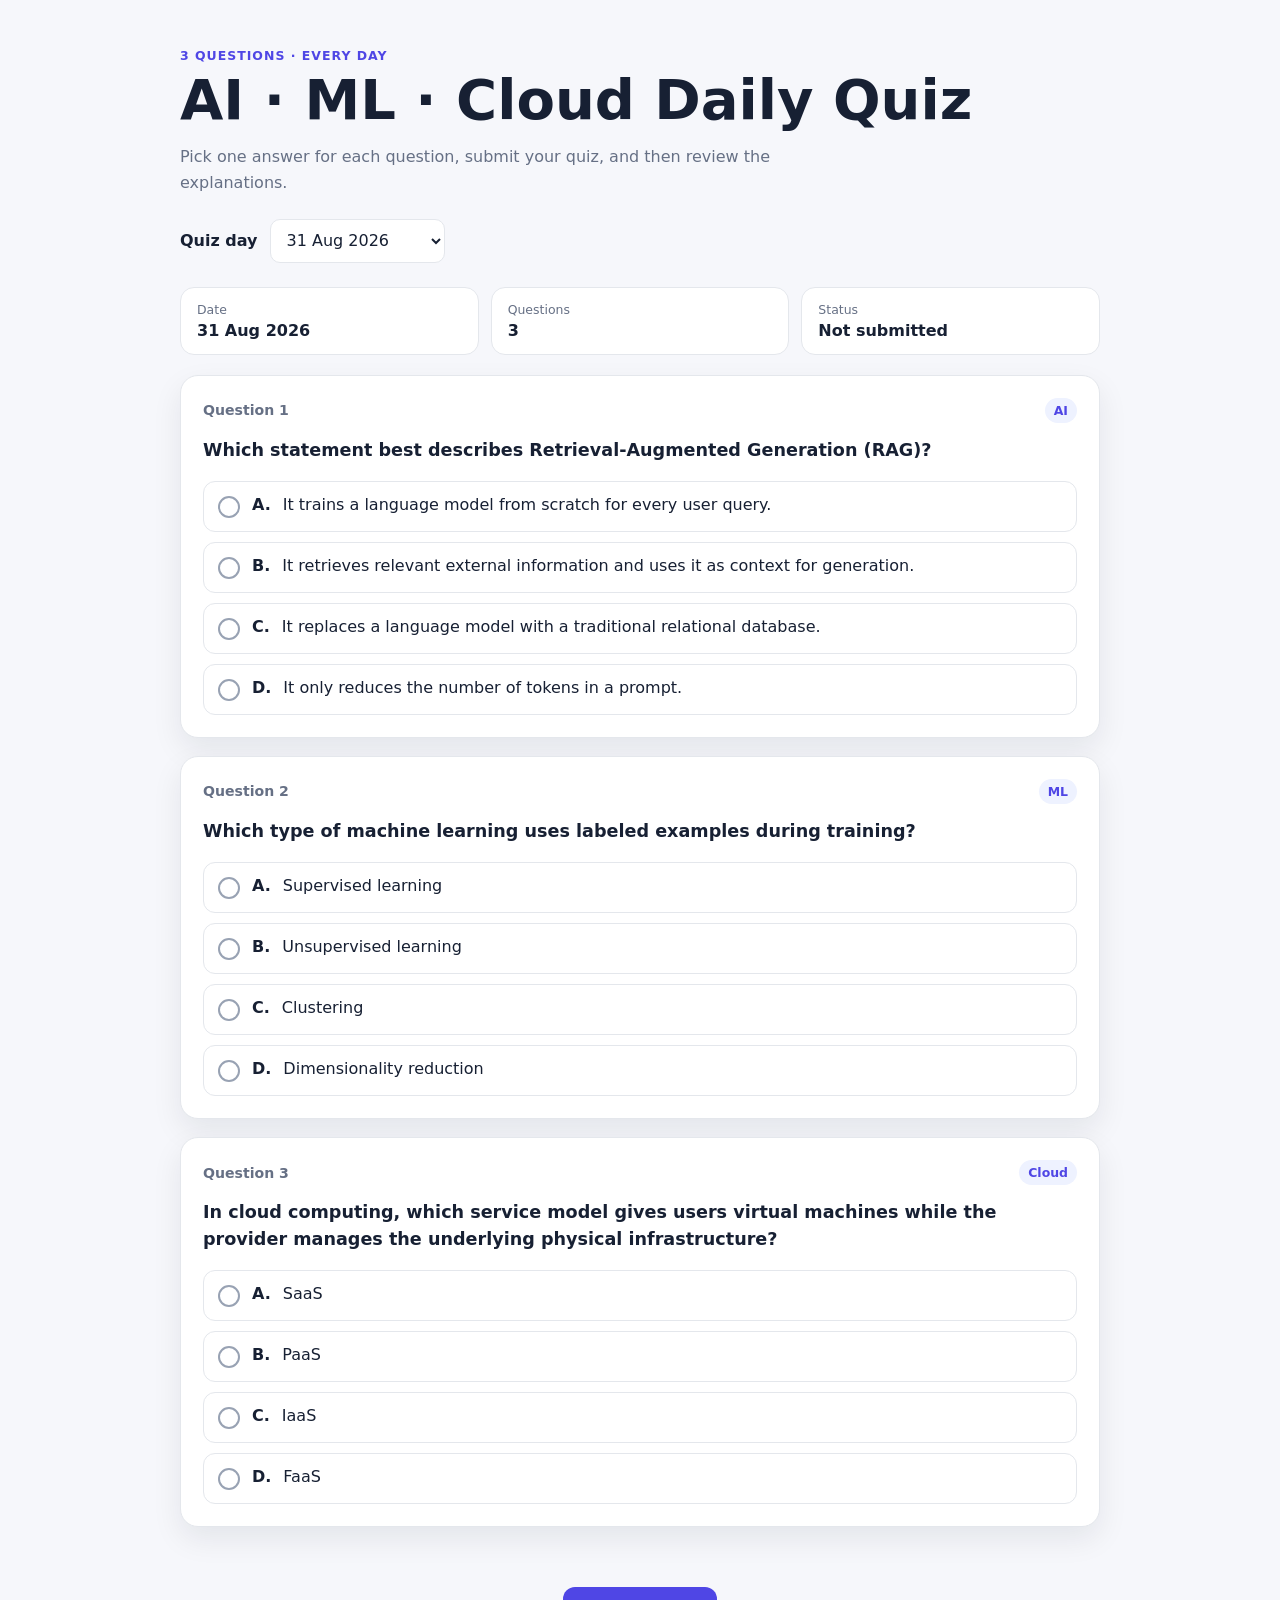
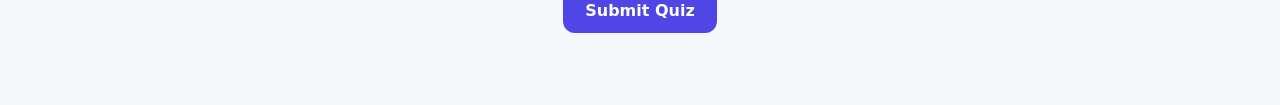
==== index.html @ ad9e4909 "added for ai-ml quiz.'" ====
<!DOCTYPE html>
<html lang="en">
<head>
  <meta charset="UTF-8" />
  <meta name="viewport" content="width=device-width, initial-scale=1.0" />
  <meta name="description" content="Daily AI, ML and Cloud quiz — 3 questions every day." />
  <title>Daily AI · ML · Cloud Quiz</title>
  <link rel="stylesheet" href="styles.css" />
</head>
<body>
  <main class="page-shell">
    <header class="hero">
      <p class="eyebrow">3 questions · every day</p>
      <h1>AI · ML · Cloud Daily Quiz</h1>
      <p class="subtitle">Pick one answer for each question, submit your quiz, and then review the explanations.</p>

      <div class="quiz-toolbar">
        <label for="quiz-date">Quiz day</label>
        <select id="quiz-date" aria-label="Choose quiz date"></select>
      </div>
    </header>

    <section class="quiz-meta" aria-live="polite">
      <div>
        <span class="meta-label">Date</span>
        <strong id="display-date">—</strong>
      </div>
      <div>
        <span class="meta-label">Questions</span>
        <strong id="question-count">3</strong>
      </div>
      <div>
        <span class="meta-label">Status</span>
        <strong id="quiz-status">Not submitted</strong>
      </div>
    </section>

    <form id="quiz-form" novalidate>
      <div id="questions"></div>

      <div class="submit-area">
        <p id="form-message" class="form-message" aria-live="polite"></p>
        <button id="submit-btn" class="primary-btn" type="submit">Submit Quiz</button>
      </div>
    </form>

    <section id="result-card" class="result-card hidden" aria-live="polite">
      <p class="result-kicker">Your result</p>
      <div class="score-line">
        <strong id="score">0 / 3</strong>
        <span id="score-message"></span>
      </div>
      <button id="retry-btn" class="secondary-btn" type="button">Try Again</button>
    </section>
  </main>

  <script src="data/quizzes.js"></script>
  <script src="app.js"></script>
</body>
</html>
---- styles.css ----
* {
  box-sizing: border-box;
}

:root {
  --bg: #f6f7fb;
  --surface: #ffffff;
  --text: #172033;
  --muted: #667085;
  --border: #e4e7ec;
  --accent: #4f46e5;
  --accent-soft: #eef2ff;
  --success: #067647;
  --success-bg: #ecfdf3;
  --danger: #b42318;
  --danger-bg: #fef3f2;
  --shadow: 0 12px 30px rgba(16, 24, 40, 0.08);
}

body {
  margin: 0;
  font-family: Inter, ui-sans-serif, system-ui, -apple-system, BlinkMacSystemFont, "Segoe UI", sans-serif;
  background: var(--bg);
  color: var(--text);
}

.page-shell {
  width: min(920px, calc(100% - 32px));
  margin: 0 auto;
  padding: 48px 0 72px;
}

.hero {
  margin-bottom: 24px;
}

.eyebrow {
  margin: 0 0 8px;
  color: var(--accent);
  font-weight: 800;
  text-transform: uppercase;
  letter-spacing: .08em;
  font-size: .78rem;
}

h1 {
  margin: 0;
  font-size: clamp(2rem, 6vw, 3.5rem);
  line-height: 1.05;
}

.subtitle {
  max-width: 700px;
  margin: 14px 0 22px;
  color: var(--muted);
  line-height: 1.65;
}

.quiz-toolbar {
  display: flex;
  align-items: center;
  gap: 12px;
  flex-wrap: wrap;
}

.quiz-toolbar label {
  font-weight: 700;
}

.quiz-toolbar select {
  min-height: 44px;
  padding: 9px 38px 9px 12px;
  border: 1px solid var(--border);
  border-radius: 10px;
  background: var(--surface);
  color: var(--text);
  font: inherit;
}

.quiz-meta {
  display: grid;
  grid-template-columns: repeat(3, 1fr);
  gap: 12px;
  margin-bottom: 20px;
}

.quiz-meta > div {
  background: var(--surface);
  border: 1px solid var(--border);
  border-radius: 14px;
  padding: 14px 16px;
}

.meta-label {
  display: block;
  color: var(--muted);
  font-size: .78rem;
  margin-bottom: 4px;
}

.question-card {
  background: var(--surface);
  border: 1px solid var(--border);
  border-radius: 18px;
  padding: 22px;
  margin-bottom: 18px;
  box-shadow: var(--shadow);
}

.question-topline {
  display: flex;
  align-items: center;
  justify-content: space-between;
  gap: 12px;
  margin-bottom: 14px;
}

.question-number {
  color: var(--muted);
  font-size: .88rem;
  font-weight: 700;
}

.category {
  padding: 5px 9px;
  border-radius: 999px;
  background: var(--accent-soft);
  color: var(--accent);
  font-size: .78rem;
  font-weight: 800;
}

.question-card h2 {
  margin: 0 0 18px;
  font-size: 1.1rem;
  line-height: 1.5;
}

.options {
  display: grid;
  gap: 10px;
}

.option {
  position: relative;
}

.option input {
  position: absolute;
  opacity: 0;
  pointer-events: none;
}

.option label {
  display: flex;
  align-items: flex-start;
  gap: 12px;
  width: 100%;
  min-height: 48px;
  padding: 13px 14px;
  border: 1px solid var(--border);
  border-radius: 12px;
  cursor: pointer;
  transition: border-color .15s ease, background .15s ease, transform .15s ease;
}

.option label::before {
  content: "";
  width: 18px;
  height: 18px;
  margin-top: 1px;
  border: 2px solid #98a2b3;
  border-radius: 50%;
  flex: 0 0 auto;
}

.option input:checked + label {
  border-color: var(--accent);
  background: var(--accent-soft);
}

.option input:checked + label::before {
  border: 5px solid var(--accent);
}

.option input:focus-visible + label {
  outline: 3px solid rgba(79, 70, 229, .25);
  outline-offset: 2px;
}

.option.correct label {
  border-color: var(--success);
  background: var(--success-bg);
}

.option.incorrect label {
  border-color: var(--danger);
  background: var(--danger-bg);
}

.explanation {
  margin: 16px 0 0;
  padding: 14px;
  border-radius: 12px;
  background: #f9fafb;
  color: var(--text);
  line-height: 1.55;
}

.explanation strong {
  display: block;
  margin-bottom: 5px;
}

.hidden {
  display: none !important;
}

.submit-area {
  margin-top: 26px;
  text-align: center;
}

.form-message {
  min-height: 24px;
  margin: 0 0 10px;
  color: var(--danger);
  font-weight: 700;
}

.primary-btn,
.secondary-btn {
  min-height: 46px;
  border: 0;
  border-radius: 12px;
  padding: 12px 22px;
  font: inherit;
  font-weight: 800;
  cursor: pointer;
}

.primary-btn {
  background: var(--accent);
  color: white;
}

.primary-btn:disabled {
  opacity: .55;
  cursor: not-allowed;
}

.secondary-btn {
  background: var(--surface);
  color: var(--text);
  border: 1px solid var(--border);
}

.result-card {
  margin-top: 22px;
  padding: 22px;
  background: var(--surface);
  border: 1px solid var(--border);
  border-radius: 18px;
  box-shadow: var(--shadow);
  text-align: center;
}

.result-kicker {
  margin: 0;
  color: var(--muted);
  font-weight: 700;
}

.score-line {
  display: flex;
  justify-content: center;
  align-items: baseline;
  gap: 12px;
  flex-wrap: wrap;
  margin: 8px 0 18px;
}

#score {
  font-size: 2rem;
}

@media (hover: hover) and (pointer: fine) {
  .option label:hover {
    border-color: var(--accent);
    transform: translateY(-1px);
  }
}

@media (max-width: 640px) {
  .page-shell {
    width: min(100% - 20px, 920px);
    padding-top: 28px;
  }

  .quiz-meta {
    grid-template-columns: 1fr;
  }

  .question-card {
    padding: 17px;
  }
}
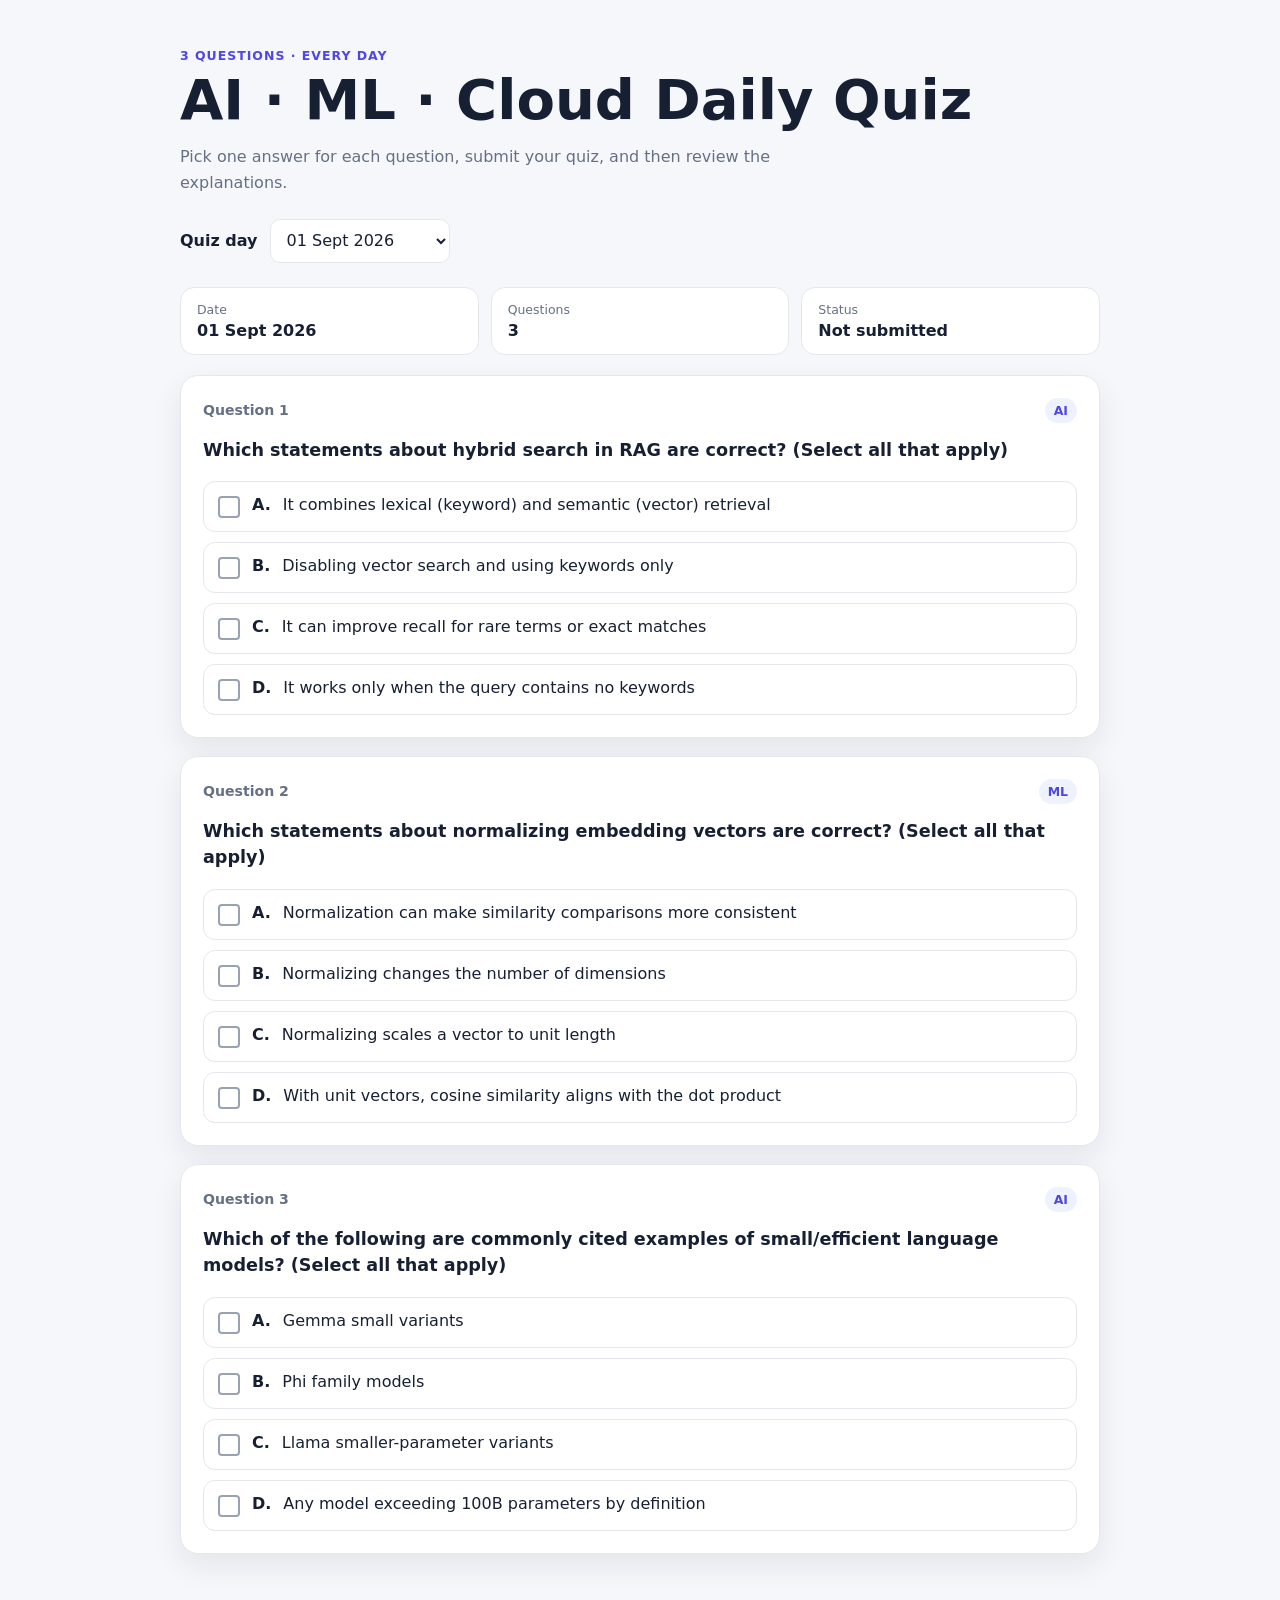
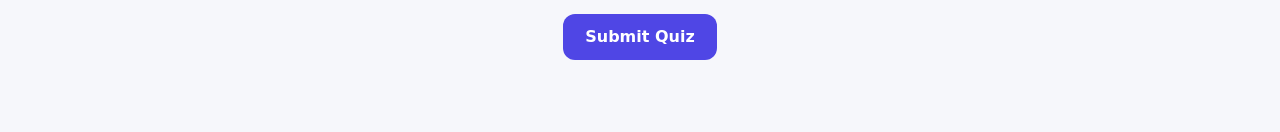
==== commit c998f539: "hlep me add code" ====
--- a/index.html
+++ b/index.html
@@ -1,12 +1,14 @@
 <!DOCTYPE html>
 <html lang="en">
+
 <head>
   <meta charset="UTF-8" />
   <meta name="viewport" content="width=device-width, initial-scale=1.0" />
   <meta name="description" content="Daily AI, ML and Cloud quiz — 3 questions every day." />
   <title>Daily AI · ML · Cloud Quiz</title>
-  <link rel="stylesheet" href="styles.css" />
+  <link rel="stylesheet" href="styles.css?v=2" />
 </head>
+
 <body>
   <main class="page-shell">
     <header class="hero">
@@ -54,7 +56,7 @@
     </section>
   </main>
 
-  <script src="data/quizzes.js"></script>
   <script src="app.js"></script>
 </body>
-</html>
+
+</html>
--- a/styles.css
+++ b/styles.css
@@ -84,7 +84,7 @@
   margin-bottom: 20px;
 }
 
-.quiz-meta > div {
+.quiz-meta>div {
   background: var(--surface);
   border: 1px solid var(--border);
   border-radius: 14px;
@@ -174,16 +174,26 @@
   flex: 0 0 auto;
 }
 
-.option input:checked + label {
+.option input[type="checkbox"]+label::before {
+  border-radius: 4px;
+}
+
+.option input:checked+label {
   border-color: var(--accent);
   background: var(--accent-soft);
 }
 
-.option input:checked + label::before {
+.option input[type="radio"]:checked+label::before {
   border: 5px solid var(--accent);
 }
 
-.option input:focus-visible + label {
+.option input[type="checkbox"]:checked+label::before {
+  background: var(--accent);
+  border-color: var(--accent);
+  box-shadow: inset 0 0 0 2px #fff;
+}
+
+.option input:focus-visible+label {
   outline: 3px solid rgba(79, 70, 229, .25);
   outline-offset: 2px;
 }
@@ -304,4 +314,4 @@
   .question-card {
     padding: 17px;
   }
-}
+}
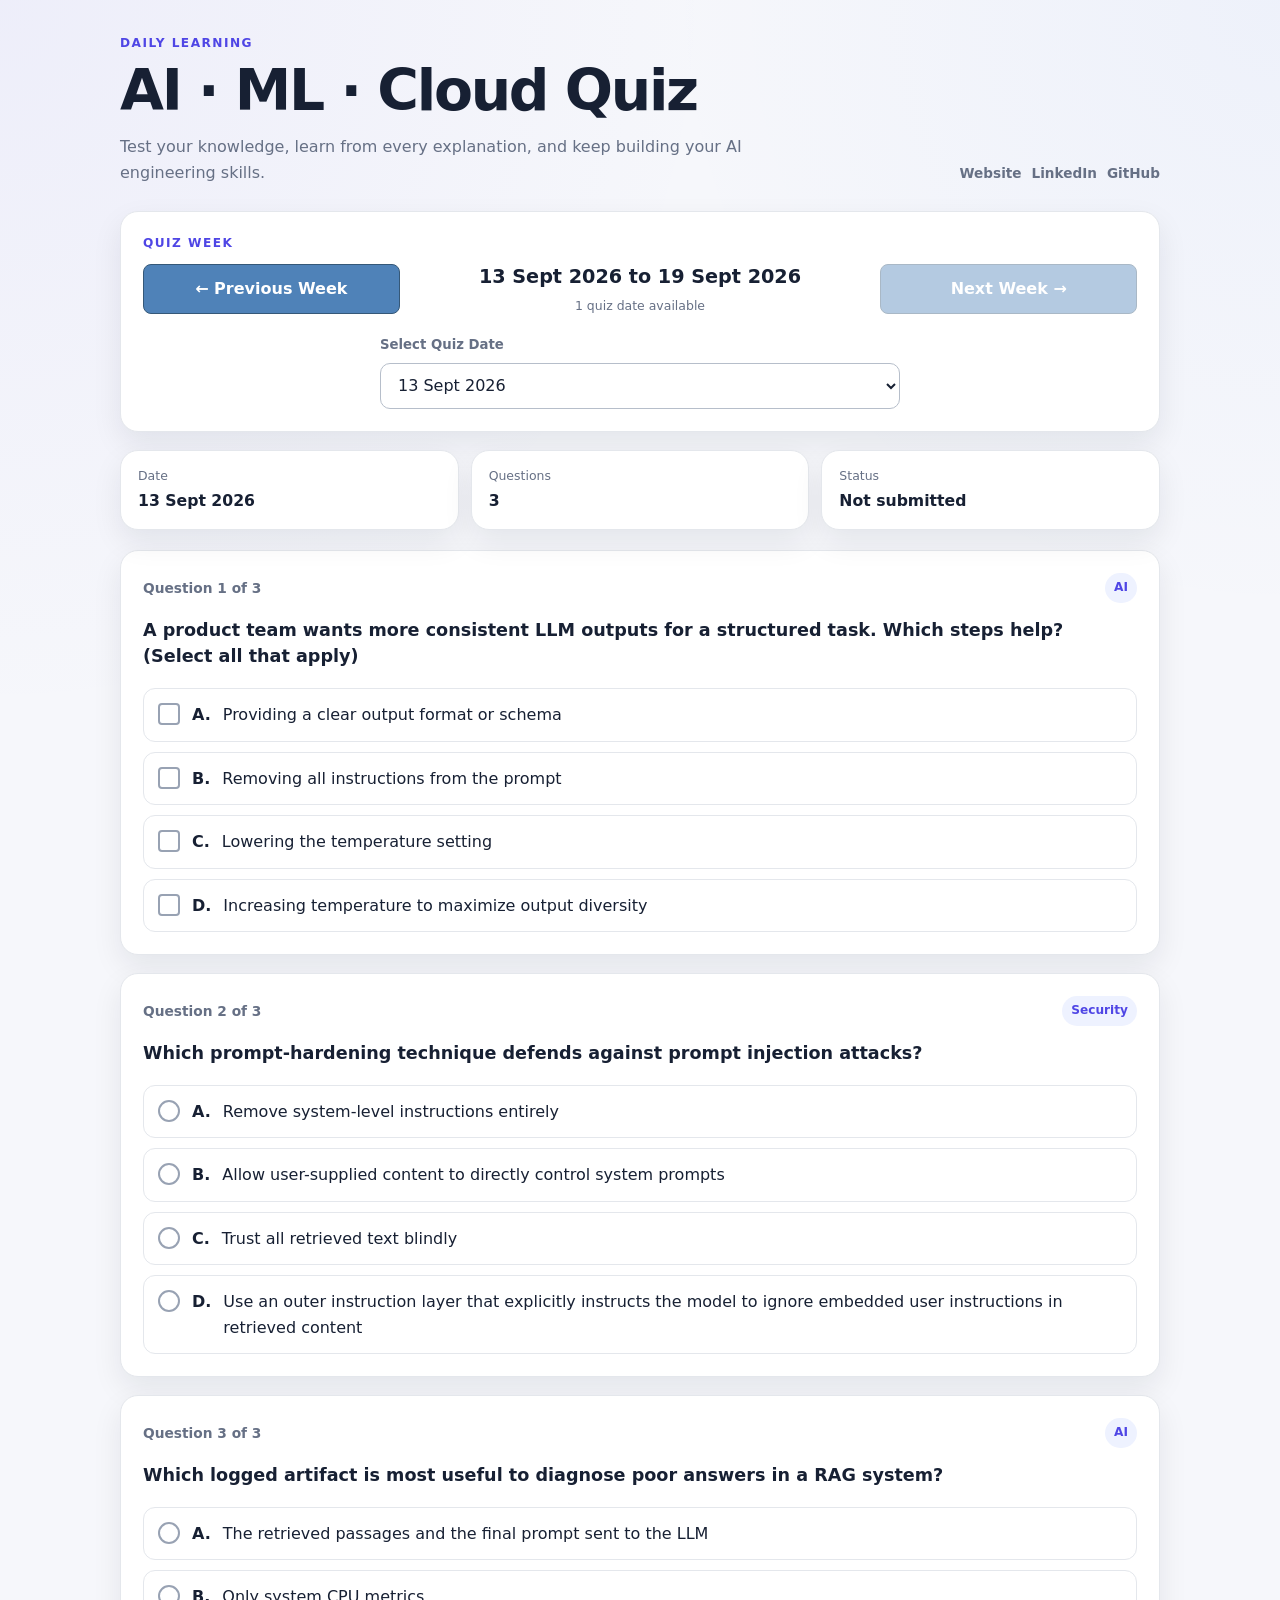
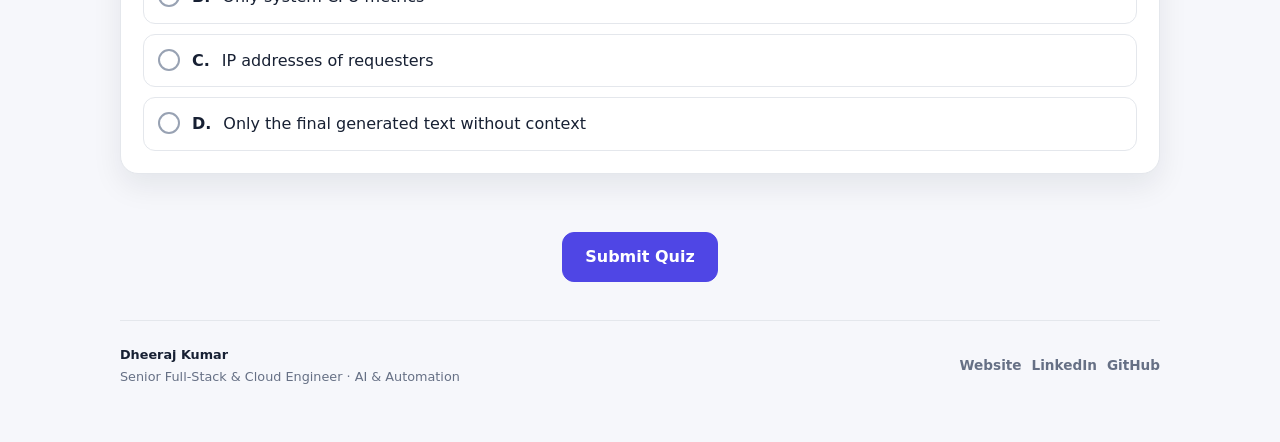
==== commit 16837e13: "make change in str" ====
--- a/index.html
+++ b/index.html
@@ -1,44 +1,74 @@
 <!DOCTYPE html>
 <html lang="en">
-
 <head>
   <meta charset="UTF-8" />
   <meta name="viewport" content="width=device-width, initial-scale=1.0" />
-  <meta name="description" content="Daily AI, ML and Cloud quiz — 3 questions every day." />
+  <meta name="description" content="Daily AI, ML and Cloud quiz — three questions every day." />
+  <meta name="theme-color" content="#4f46e5" />
   <title>Daily AI · ML · Cloud Quiz</title>
-  <link rel="stylesheet" href="styles.css?v=2" />
+  <link rel="stylesheet" href="./css/main.css" />
 </head>
-
 <body>
   <main class="page-shell">
-    <header class="hero">
-      <p class="eyebrow">3 questions · every day</p>
-      <h1>AI · ML · Cloud Daily Quiz</h1>
-      <p class="subtitle">Pick one answer for each question, submit your quiz, and then review the explanations.</p>
+    <header class="site-header">
+      <div class="brand-block">
+        <p class="eyebrow">DAILY LEARNING</p>
+        <h1>AI · ML · Cloud Quiz</h1>
+        <p class="subtitle">Test your knowledge, learn from every explanation, and keep building your AI engineering skills.</p>
+      </div>
 
-      <div class="quiz-toolbar">
-        <label for="quiz-date">Quiz day</label>
-        <select id="quiz-date" aria-label="Choose quiz date"></select>
-      </div>
+      <nav class="header-links" aria-label="Profile links">
+        <a id="website-link" class="header-link" href="#" target="_blank" rel="noopener noreferrer">Website</a>
+        <a id="linkedin-link" class="header-link" href="#" target="_blank" rel="noopener noreferrer">LinkedIn</a>
+        <a id="github-link" class="header-link" href="#" target="_blank" rel="noopener noreferrer">GitHub</a>
+      </nav>
     </header>
 
+    <section class="week-panel" aria-labelledby="week-heading">
+      <div class="section-label" id="week-heading">Quiz Week</div>
+      <div class="week-navigation">
+        <button id="previous-week-btn" class="week-nav-btn" type="button" aria-label="Previous week">
+          <span aria-hidden="true">←</span>
+          <span>Previous Week</span>
+        </button>
+
+        <div class="week-range" aria-live="polite">
+          <strong id="week-range">—</strong>
+          <span id="week-availability" class="week-availability">Loading available quizzes…</span>
+        </div>
+
+        <button id="next-week-btn" class="week-nav-btn" type="button" aria-label="Next week">
+          <span>Next Week</span>
+          <span aria-hidden="true">→</span>
+        </button>
+      </div>
+
+      <div class="date-selector-wrap">
+        <label for="quiz-date">Select Quiz Date</label>
+        <select id="quiz-date" aria-label="Select quiz date"></select>
+      </div>
+    </section>
+
     <section class="quiz-meta" aria-live="polite">
-      <div>
+      <div class="meta-card">
         <span class="meta-label">Date</span>
         <strong id="display-date">—</strong>
       </div>
-      <div>
+      <div class="meta-card">
         <span class="meta-label">Questions</span>
-        <strong id="question-count">3</strong>
+        <strong id="question-count">—</strong>
       </div>
-      <div>
+      <div class="meta-card">
         <span class="meta-label">Status</span>
-        <strong id="quiz-status">Not submitted</strong>
+        <strong id="quiz-status">Loading</strong>
       </div>
     </section>
 
+    <section id="error-banner" class="message-banner error-banner hidden" role="alert"></section>
+    <section id="info-banner" class="message-banner info-banner hidden" role="status"></section>
+
     <form id="quiz-form" novalidate>
-      <div id="questions"></div>
+      <div id="questions" aria-live="polite"></div>
 
       <div class="submit-area">
         <p id="form-message" class="form-message" aria-live="polite"></p>
@@ -47,16 +77,30 @@
     </form>
 
     <section id="result-card" class="result-card hidden" aria-live="polite">
-      <p class="result-kicker">Your result</p>
+      <p class="result-kicker">Your Result</p>
       <div class="score-line">
-        <strong id="score">0 / 3</strong>
+        <strong id="score">0 / 0</strong>
         <span id="score-message"></span>
       </div>
       <button id="retry-btn" class="secondary-btn" type="button">Try Again</button>
     </section>
+
+    <footer class="site-footer">
+      <div>
+        <strong>Dheeraj Kumar</strong>
+        <span>Senior Full-Stack &amp; Cloud Engineer · AI &amp; Automation</span>
+      </div>
+      <div class="footer-links">
+        <a id="footer-website-link" href="#" target="_blank" rel="noopener noreferrer">Website</a>
+        <a id="footer-linkedin-link" href="#" target="_blank" rel="noopener noreferrer">LinkedIn</a>
+        <a id="footer-github-link" href="#" target="_blank" rel="noopener noreferrer">GitHub</a>
+      </div>
+    </footer>
   </main>
 
-  <script src="app.js"></script>
+  <!-- Local-preview fallback generated from data/manifest.json. HTTP hosting still uses data/manifest.json. -->
+  <script id="manifest-fallback" type="application/json">{"dates":["2026-09-13","2026-09-12","2026-09-11","2026-09-10","2026-09-09","2026-09-08","2026-09-07","2026-09-06","2026-09-05","2026-09-04","2026-09-03","2026-09-02","2026-09-01","2026-08-31"]}</script>
+  <noscript><div class="message-banner error-banner" style="display:block;margin:16px;">JavaScript is required to run the quiz.</div></noscript>
+  <script type="module" src="./js/app.js"></script>
 </body>
-
-</html>+</html>
--- a/css/main.css
+++ b/css/main.css
@@ -0,0 +1,5 @@
+@import url("./variables.css");
+@import url("./layout.css");
+@import url("./components.css");
+@import url("./quiz.css");
+@import url("./responsive.css");
